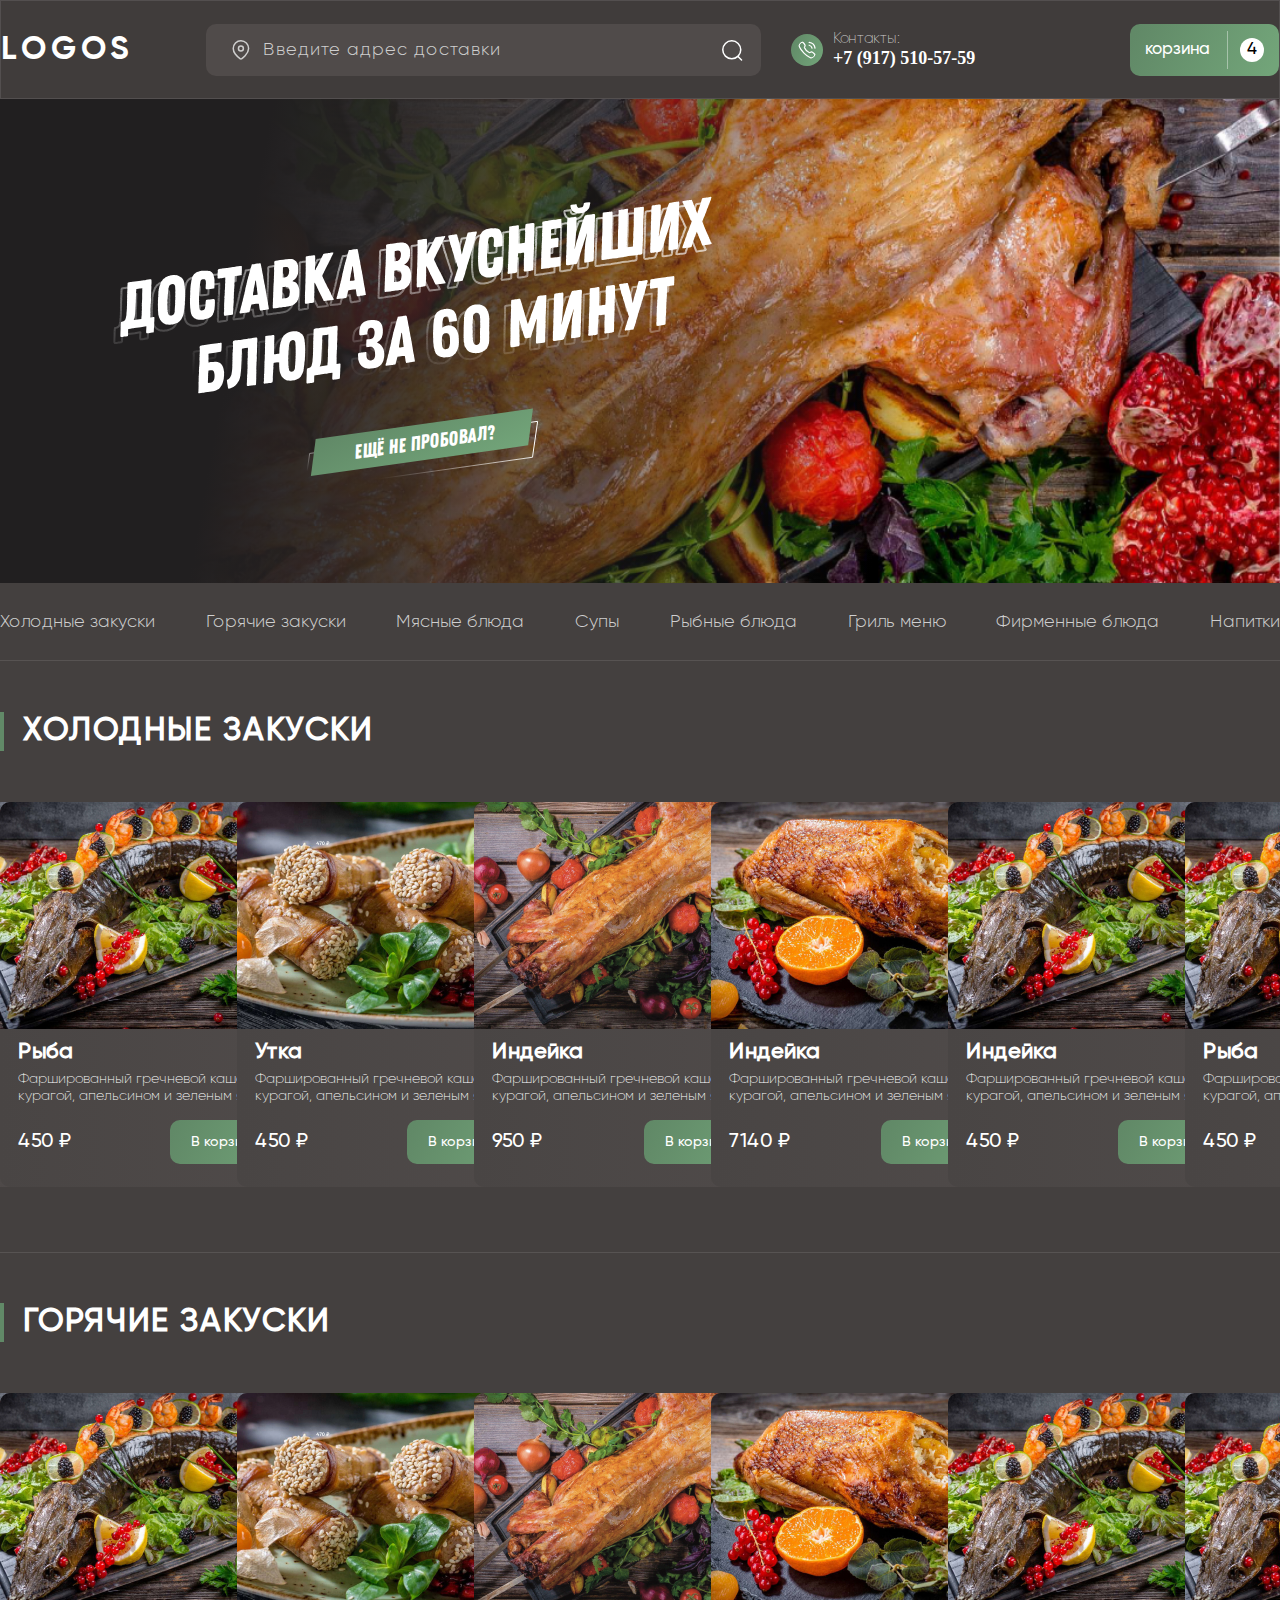
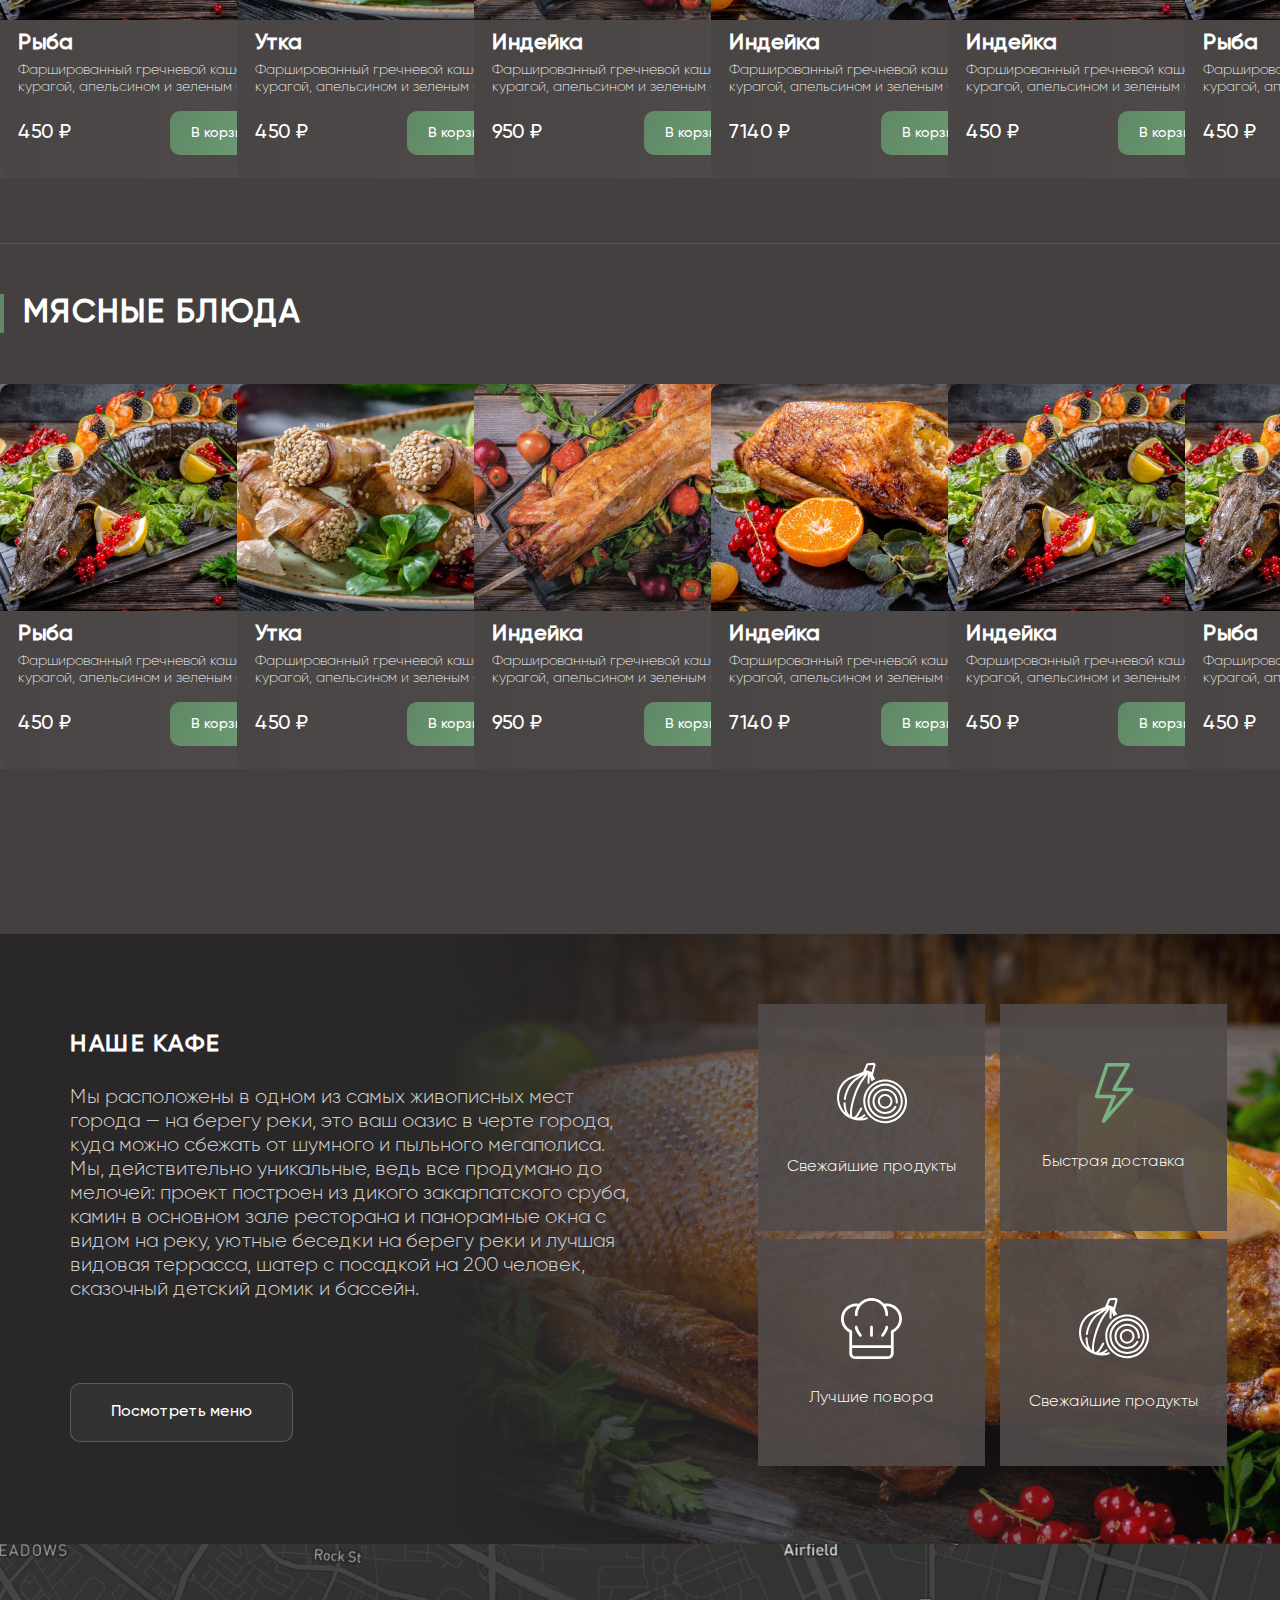
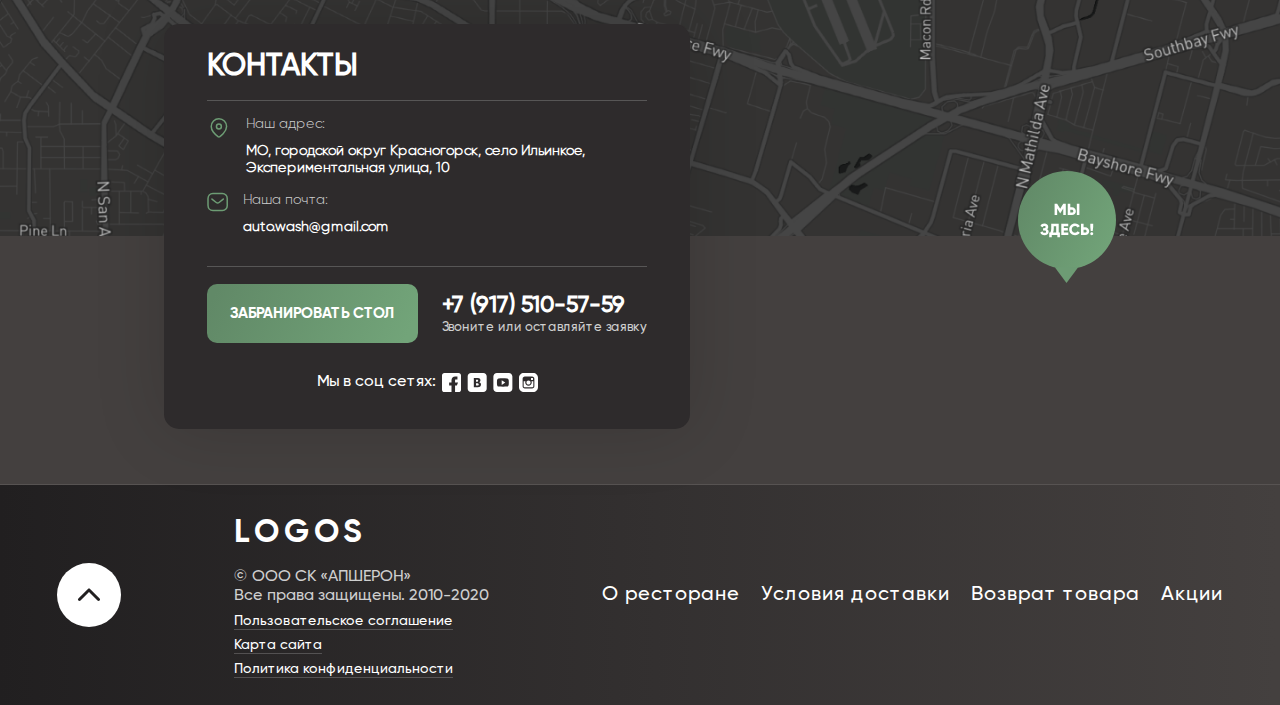
==== index.html @ bb305446 "Not finished work" ====
<!DOCTYPE html>
<html lang="en">
<head>
    <meta charset="UTF-8">
    <meta http-equiv="X-UA-Compatible" content="IE=edge">
    <meta name="viewport" content="width=device-width, initial-scale=1.0">
    <title>Ресторан</title>

    
    <link rel="stylesheet" href="css/style.css">
    <link rel="stylesheet" href="css/slider.css">
    <link
			rel="stylesheet"
			href="https://cdnjs.cloudflare.com/ajax/libs/OwlCarousel2/2.3.4/assets/owl.carousel.min.css"
			integrity="sha512-tS3S5qG0BlhnQROyJXvNjeEM4UpMXHrQfTGmbQ1gKmelCxlSEBUaxhRBj/EFTzpbP4RVSrpEikbmdJobCvhE3g=="
			crossorigin="anonymous"
			referrerpolicy="no-referrer"
		/>
	<link
			rel="stylesheet"
			href="https://cdnjs.cloudflare.com/ajax/libs/OwlCarousel2/2.3.4/assets/owl.theme.default.css"
			integrity="sha512-OTcub78R3msOCtY3Tc6FzeDJ8N9qvQn1Ph49ou13xgA9VsH9+LRxoFU6EqLhW4+PKRfU+/HReXmSZXHEkpYoOA=="
			crossorigin="anonymous"
			referrerpolicy="no-referrer"
		/>

    <script src="https://code.jquery.com/jquery-3.6.1.min.js"defer></script>
    <script src="https://cdnjs.cloudflare.com/ajax/libs/OwlCarousel2/2.3.4/owl.carousel.min.js" defer></script>
    <script src="js/script.js" defer></script>
    
</head>
<body>

    <header>

        <div class="header-top">
            <div class="header-inner">
                
                <div class="search-contacts">
                    <div class="logo">
                        <h1>logos</h1>
                    </div>

                    <form class="input-block">
                        <img src="img/svg-icons/Location.svg" alt="img">
                        <input class="input" type="text" placeholder="Введите адрес доставки">
                        <img class="search-icon" src="img/svg-icons/Search.svg" alt="img">
                    </form>

                    <div class="contact-block">
                        <img src="img/svg-icons/Calling.svg" alt="img">
                        <div class="contact">
                            <span>Контакты:</span>
                            <a href="#">+7 (917) 510-57-59</a>
                        </div>
                    </div>
                </div>
                <div class="basket">
                      <span>корзина</span>
                      <div class="amount">
                            <span>4</span>
                      </div>
                </div>    
            </div>
        </div>


        <div class="header_wrapper" style="background-image: url(img/header-img.png);">
            <div class="header-gradient">
                <div class="header-content">
                    <div class="text-content">
                        <img class="text-shadow" src="img/svg-icons/text-shadow.svg" alt="">
                    <img class="text" src="img/svg-icons/text.svg" alt="">
                    </div>
        
                    <div class="header-button">
                        <span class="button-text">Ещё не пробовал?</span>
                        <img class="button-el1" src="img/svg-icons/Rectangle 20.svg" alt="">
                        <img class="button-el2" src="img/svg-icons/Rectangle 19.svg" alt="">
                    </div>
                    
                </div>
            </div>
        </div>

    </header>

    <main>
        <section class="section-1">

            <div class="categoties">
                <div class="links">
                    <ul>
                        <a href="#">Холодные закуски</a>
                        <a href="#">Горячие закуски</a>
                        <a href="#">Мясные блюда</a>
                        <a href="#">Супы</a>
                        <a href="#">Рыбные блюда</a>
                        <a href="#">Гриль меню</a>
                        <a href="#">Фирменные блюда</a>
                        <a href="#">Напитки</a>
                    </ul>
                </div>
            </div>

            <div class="title-block fch">
                <h2 class="title">Холодные закуски</h2>
            </div>

            <div class="owl-carousel" >

                <div class="card">
                    <div class="card-image">
                        <img src="img/slider_images/menu 1-1.jpg" alt="img">
                    </div>
                    <div class="card-content">
                        <div class="card-title">
                            <h2>Рыба</h2>
                            <span>Вес: 225 г</span>
                        </div>
                        <div class="card-description">
                            Фаршированный гречневой кашей, 
                                курагой, апельсином и зеленым яблоком
                        </div>
                        <!-- <div class="card-buttons">
                            <div class="minus buttons">-</div>
                            <span>450 ₽</span>
                            <div class="plus buttons">+</div>
                        </div> -->

                        <div class="card-buttons">
                            <span>450 ₽</span>
                            <a href="pages/card_product.html" class="basket-btn">
                                <span>В корзину</span>
                                <img src="img/svg-icons/Buy.svg" alt="img" style="width: 24px; height: 24px;">
                            </a>
                        </div>
                    </div>
                </div>
                <div class="card">
                    <div class="card-image">
                        <img src="img/slider_images/menu 1-2.jpg" alt="img">
                    </div>
                    <div class="card-content">
                        <div class="card-title">
                            <h2>Утка</h2>
                            <span>Вес: 225 г</span>
                        </div>
                        <div class="card-description">
                            Фаршированный гречневой кашей, 
                                курагой, апельсином и зеленым яблоком
                        </div>
                        <!-- <div class="card-buttons">
                            <div class="minus buttons">-</div>
                            <span>450 ₽</span>
                            <div class="plus buttons">+</div>
                        </div> -->

                        <div class="card-buttons">
                            <span>450 ₽</span>
                            <a href="pages/card_product.html" class="basket-btn">
                                <span>В корзину</span>
                                <img src="img/svg-icons/Buy.svg" alt="img" style="width: 24px; height: 24px;">
                            </a>
                        </div>
                    </div>
                </div>
                <div class="card">
                    <div class="card-image">
                        <img src="img/slider_images/menu 1-3.jpg" alt="img">
                    </div>
                    <div class="card-content">
                        <div class="card-title">
                            <h2>Индейка</h2>
                            <span>Вес: 225 г</span>
                        </div>
                        <div class="card-description">
                            Фаршированный гречневой кашей, 
                                курагой, апельсином и зеленым яблоком
                        </div>
                        <!-- <div class="card-buttons">
                            <div class="minus buttons">-</div>
                            <span>450 ₽</span>
                            <div class="plus buttons">+</div>
                        </div> -->

                        <div class="card-buttons">
                            <span>950 ₽</span>
                            <a href="pages/card_product.html" class="basket-btn">
                                <span>В корзину</span>
                                <img src="img/svg-icons/Buy.svg" alt="img" style="width: 24px; height: 24px;">
                            </a>
                        </div>
                    </div>
                </div>
                <div class="card">
                    <div class="card-image">
                        <img src="img/slider_images/menu 1.jpg" alt="img">
                    </div>
                    <div class="card-content">
                        <div class="card-title">
                            <h2>Индейка</h2>
                            <span>Вес: 225 г</span>
                        </div>
                        <div class="card-description">
                            Фаршированный гречневой кашей, 
                                курагой, апельсином и зеленым яблоком
                        </div>
                        <div class="card-buttons">
                            <span>7140 ₽</span>
                            <a href="pages/card_product.html" class="basket-btn">
                                <span>В корзину</span>
                                <img src="img/svg-icons/Buy.svg" alt="img" style="width: 24px; height: 24px;">
                            </a>
                        </div>
                    </div>
                </div>
                <div class="card">
                    <div class="card-image">
                        <img src="img/slider_images/menu 1-1.jpg" alt="img">
                    </div>
                    <div class="card-content">
                        <div class="card-title">
                            <h2>Индейка</h2>
                            <span>Вес: 225 г</span>
                        </div>
                        <div class="card-description">
                            Фаршированный гречневой кашей, 
                                курагой, апельсином и зеленым яблоком
                        </div>
                        <div class="card-buttons">
                            <span>450 ₽</span>
                            <a href="pages/card_product.html" class="basket-btn">
                                <span>В корзину</span>
                                <img src="img/svg-icons/Buy.svg" alt="img" style="width: 24px; height: 24px;">
                            </a>
                        </div>
                    </div>
                </div>

            </div>
        </section>

        <section class="section-snacks">

            <div class="title-block">
                <h2 class="title">ГОРЯЧИЕ ЗАКУСКИ</h2>
            </div>

            <div class="owl-carousel" >

                <div class="card">
                    <div class="card-image">
                        <img src="img/slider_images/menu 1-1.jpg" alt="img">
                    </div>
                    <div class="card-content">
                        <div class="card-title">
                            <h2>Рыба</h2>
                            <span>Вес: 225 г</span>
                        </div>
                        <div class="card-description">
                            Фаршированный гречневой кашей, 
                                курагой, апельсином и зеленым яблоком
                        </div>
                        <!-- <div class="card-buttons">
                            <div class="minus buttons">-</div>
                            <span>450 ₽</span>
                            <div class="plus buttons">+</div>
                        </div> -->

                        <div class="card-buttons">
                            <span>450 ₽</span>
                            <a href="pages/card_product.html" class="basket-btn">
                                <span>В корзину</span>
                                <img src="img/svg-icons/Buy.svg" alt="img" style="width: 24px; height: 24px;">
                            </a>
                        </div>
                    </div>
                </div>
                <div class="card">
                    <div class="card-image">
                        <img src="img/slider_images/menu 1-2.jpg" alt="img">
                    </div>
                    <div class="card-content">
                        <div class="card-title">
                            <h2>Утка</h2>
                            <span>Вес: 225 г</span>
                        </div>
                        <div class="card-description">
                            Фаршированный гречневой кашей, 
                                курагой, апельсином и зеленым яблоком
                        </div>
                        <!-- <div class="card-buttons">
                            <div class="minus buttons">-</div>
                            <span>450 ₽</span>
                            <div class="plus buttons">+</div>
                        </div> -->

                        <div class="card-buttons">
                            <span>450 ₽</span>
                            <a href="pages/card_product.html" class="basket-btn">
                                <span>В корзину</span>
                                <img src="img/svg-icons/Buy.svg" alt="img" style="width: 24px; height: 24px;">
                            </a>
                        </div>
                    </div>
                </div>
                <div class="card">
                    <div class="card-image">
                        <img src="img/slider_images/menu 1-3.jpg" alt="img">
                    </div>
                    <div class="card-content">
                        <div class="card-title">
                            <h2>Индейка</h2>
                            <span>Вес: 225 г</span>
                        </div>
                        <div class="card-description">
                            Фаршированный гречневой кашей, 
                                курагой, апельсином и зеленым яблоком
                        </div>
                        <!-- <div class="card-buttons">
                            <div class="minus buttons">-</div>
                            <span>450 ₽</span>
                            <div class="plus buttons">+</div>
                        </div> -->

                        <div class="card-buttons">
                            <span>950 ₽</span>
                            <a href="pages/card_product.html" class="basket-btn">
                                <span>В корзину</span>
                                <img src="img/svg-icons/Buy.svg" alt="img" style="width: 24px; height: 24px;">
                            </a>
                        </div>
                    </div>
                </div>
                <div class="card">
                    <div class="card-image">
                        <img src="img/slider_images/menu 1.jpg" alt="img">
                    </div>
                    <div class="card-content">
                        <div class="card-title">
                            <h2>Индейка</h2>
                            <span>Вес: 225 г</span>
                        </div>
                        <div class="card-description">
                            Фаршированный гречневой кашей, 
                                курагой, апельсином и зеленым яблоком
                        </div>
                        <div class="card-buttons">
                            <span>7140 ₽</span>
                            <a href="pages/card_product.html" class="basket-btn">
                                <span>В корзину</span>
                                <img src="img/svg-icons/Buy.svg" alt="img" style="width: 24px; height: 24px;">
                            </a>
                        </div>
                    </div>
                </div>
                <div class="card">
                    <div class="card-image">
                        <img src="img/slider_images/menu 1-1.jpg" alt="img">
                    </div>
                    <div class="card-content">
                        <div class="card-title">
                            <h2>Индейка</h2>
                            <span>Вес: 225 г</span>
                        </div>
                        <div class="card-description">
                            Фаршированный гречневой кашей, 
                                курагой, апельсином и зеленым яблоком
                        </div>
                        <div class="card-buttons">
                            <span>450 ₽</span>
                            <a href="pages/card_product.html" class="basket-btn">
                                <span>В корзину</span>
                                <img src="img/svg-icons/Buy.svg" alt="img" style="width: 24px; height: 24px;">
                            </a>
                        </div>
                    </div>
                </div>

            </div>
        </section>

        <section class="section-snacks last-snack-section">
            
            <div class="title-block">
                <h2 class="title">Мясные блюда</h2>
            </div>

            <div class="owl-carousel" >

                <div class="card">
                    <div class="card-image">
                        <img src="img/slider_images/menu 1-1.jpg" alt="img">
                    </div>
                    <div class="card-content">
                        <div class="card-title">
                            <h2>Рыба</h2>
                            <span>Вес: 225 г</span>
                        </div>
                        <div class="card-description">
                            Фаршированный гречневой кашей, 
                                курагой, апельсином и зеленым яблоком
                        </div>
                        <!-- <div class="card-buttons">
                            <div class="minus buttons">-</div>
                            <span>450 ₽</span>
                            <div class="plus buttons">+</div>
                        </div> -->

                        <div class="card-buttons">
                            <span>450 ₽</span>
                            <a href="pages/card_product.html" class="basket-btn">
                                <span>В корзину</span>
                                <img src="img/svg-icons/Buy.svg" alt="img" style="width: 24px; height: 24px;">
                            </a>
                        </div>
                    </div>
                </div>
                <div class="card">
                    <div class="card-image">
                        <img src="img/slider_images/menu 1-2.jpg" alt="img">
                    </div>
                    <div class="card-content">
                        <div class="card-title">
                            <h2>Утка</h2>
                            <span>Вес: 225 г</span>
                        </div>
                        <div class="card-description">
                            Фаршированный гречневой кашей, 
                                курагой, апельсином и зеленым яблоком
                        </div>
                        <!-- <div class="card-buttons">
                            <div class="minus buttons">-</div>
                            <span>450 ₽</span>
                            <div class="plus buttons">+</div>
                        </div> -->

                        <div class="card-buttons">
                            <span>450 ₽</span>
                            <a href="pages/card_product.html" class="basket-btn">
                                <span>В корзину</span>
                                <img src="img/svg-icons/Buy.svg" alt="img" style="width: 24px; height: 24px;">
                            </a>
                        </div>
                    </div>
                </div>
                <div class="card">
                    <div class="card-image">
                        <img src="img/slider_images/menu 1-3.jpg" alt="img">
                    </div>
                    <div class="card-content">
                        <div class="card-title">
                            <h2>Индейка</h2>
                            <span>Вес: 225 г</span>
                        </div>
                        <div class="card-description">
                            Фаршированный гречневой кашей, 
                                курагой, апельсином и зеленым яблоком
                        </div>
                        <!-- <div class="card-buttons">
                            <div class="minus buttons">-</div>
                            <span>450 ₽</span>
                            <div class="plus buttons">+</div>
                        </div> -->

                        <div class="card-buttons">
                            <span>950 ₽</span>
                            <a href="pages/card_product.html" class="basket-btn">
                                <span>В корзину</span>
                                <img src="img/svg-icons/Buy.svg" alt="img" style="width: 24px; height: 24px;">
                            </a>
                        </div>
                    </div>
                </div>
                <div class="card">
                    <div class="card-image">
                        <img src="img/slider_images/menu 1.jpg" alt="img">
                    </div>
                    <div class="card-content">
                        <div class="card-title">
                            <h2>Индейка</h2>
                            <span>Вес: 225 г</span>
                        </div>
                        <div class="card-description">
                            Фаршированный гречневой кашей, 
                                курагой, апельсином и зеленым яблоком
                        </div>
                        <div class="card-buttons">
                            <span>7140 ₽</span>
                            <a href="pages/card_product.html" class="basket-btn">
                                <span>В корзину</span>
                                <img src="img/svg-icons/Buy.svg" alt="img" style="width: 24px; height: 24px;">
                            </a>
                        </div>
                    </div>
                </div>
                <div class="card">
                    <div class="card-image">
                        <img src="img/slider_images/menu 1-1.jpg" alt="img">
                    </div>
                    <div class="card-content">
                        <div class="card-title">
                            <h2>Индейка</h2>
                            <span>Вес: 225 г</span>
                        </div>
                        <div class="card-description">
                            Фаршированный гречневой кашей, 
                                курагой, апельсином и зеленым яблоком
                        </div>
                        <div class="card-buttons">
                            <span>450 ₽</span>
                            <a href="pages/card_product.html" class="basket-btn">
                                <span>В корзину</span>
                                <img src="img/svg-icons/Buy.svg" alt="img" style="width: 24px; height: 24px;">
                            </a>
                        </div>
                    </div>
                </div>

            </div>

            <div class="our-cafe-bcimg">

                <div class="our-cafe-block">
                    <div class="text-our-cafe">
                        <h2>Наше кафе</h2>
    
                        <p>Мы расположены в одном из самых живописных мест города — на берегу реки, это ваш оазис в черте города, куда можно сбежать от шумного и пыльного мегаполиса. Мы, действительно уникальные, ведь все продумано до мелочей: проект построен из дикого закарпатского сруба, камин в основном зале ресторана и панорамные окна с видом на реку, уютные беседки на берегу реки и лучшая видовая террасса, шатер с посадкой на 200 человек, сказочный детский домик и бассейн.</p>
    
                        <div class="button-our-cafe"><a href="#">Посмотреть меню</a></div>
                    </div>
    
                    <div class="content-our-cafe">

                        <a class="block-our-cafe" href="#">
                                <img src="img/svg-icons/onion 1.svg" alt="img">
                                <span>Свежайшие продукты</span>
                        </a>
    
                        <a class="block-our-cafe" href="#">
                                <img src="img/svg-icons/Vector.svg" alt="img">
                                <span>Быстрая доставка</span>
                        </a>
    
                        <a class="block-our-cafe" href="#">
                                <img src="img/svg-icons/chef 1.svg" alt="img">
                                <span>Лучшие повора</span>
                        </a>
    
                        <a class="block-our-cafe" href="#">
                                <img src="img/svg-icons/onion 1.svg" alt="img">
                                <span>Свежайшие продукты</span>
                        </a>
                    </div>
                </div>
                
            </div>

            <div class="section-contacts">
                <div class="contacts_container">
                    <div class="contacts_block">
                        <h2 class="contact_title">Контакты</h2>
                        <div class="address">
                            <img src="img/svg-icons/Location-green.svg" alt="img">
                            <div class="address_text">
                                <p class="p">Наш адрес:</p>
                                <h3 class="h3">МО, городской округ Красногорск, село Ильинкое, Экспериментальная улица, 10</h3>
                            </div>
                        </div>
    
                        <div class="address under-line">
                            <img src="img/svg-icons/Message.svg" alt="img">
                            <div class="address_text">
                                <p class="p">Наша почта:</p>
                                <h3 class="h3">auto.wash@gmail.com</h3>
                            </div>
                        </div>
                        
                        <div class="submit_networks">
                            <div class="submit-block">
                                <a href="#">Забранировать стол</a>
                                <div class="tel-number">
                                    <h2>+7 (917) 510-57-59</h2>
                                    <p>Звоните или оставляйте заявку</p>
                                </div>
                            </div>
    
                            <div class="social_network">
                                <p>Мы в соц сетях:</p>
                                <a href="#"><img src="img/svg-icons/facebook.svg" alt="img"></a>
                                <a href="#"><img src="img/svg-icons/vkontacte.svg" alt="img"></a>
                                <a href="#"><img src="img/svg-icons/youtube.svg" alt="img"></a>
                                <a href="#"><img src="img/svg-icons/instagram.svg" alt="img"></a>
                            </div>
                        </div>

                    </div>
                    
                    <img src="img/svg-icons/we-here.svg" alt="img">
                </div>
            </div>
        </section>
    </main>

    <footer>
        <div class="footer-container">
            <a href="#" class="arrow">
                <img src="img/svg-icons/Arrow 4.svg" alt="img">
            </a>

            <div class="footer_content">
                <div class="logo">
                    <h1>logos</h1>
                </div>

                <p>© ООО СК «АПШЕРОН» <br>
                    Все права защищены. 2010-2020</p>

                <a href="#">Пользовательское соглашение</a>
                <a href="#">Карта сайта</a>
                <a href="#">Политика конфиденциальности</a>
            </div>

            <div class="foot_links">
                <ul>
                    <a href="#">О ресторане</a>
                    <a href="#">Условия доставки</a>
                    <a href="#">Возврат товара</a>
                    <a href="#">Акции</a>
                </ul>
            </div>
        </div>
    </footer>
</body>
</html>
---- css/style.css ----
* {
    margin: 0;
    padding: 0;
    box-sizing: border-box;
    scroll-behavior: smooth;
}

body {
    font-family: "Gilroy" sans-serif;
}
 

@font-face {
    font-family: Gilroy_b;
    src: url(../fonts/Gilroy-Bold.woff2);
    font-weight: 700;
}
@font-face {
    font-family: Gilroy_ul;
    src: url(../fonts/Gilroy-UltraLight.woff2);
}

@font-face {
    font-family: Gilroy_l;
    src: url(../fonts/Gilroy-Light.woff2);
    font-weight: 400;
}

@font-face {
    font-family: Gilroy;
    src: url(../fonts/Gilroy-Medium.woff2);
    
}

@font-face {
    font-family: Zing;
    src: url(../fonts/Zing_Rust.woff2);
}

.header-top {
    background: #403C3B;
    height: 99px;
    display: flex;
    align-items: center;
    border: 1px solid #FFFFFF1A
}
.header-inner {
    display: flex;
    max-width: 1440px;
    width: 1700px;
    justify-content: space-between;
    margin: 0 auto;
}

.search-contacts {
    display: flex;
}

.logo {
    display: flex;
    align-items: center;
    margin-right: 72px;
}

.logo h1 {
    text-transform: uppercase;
    color: #fff;
    letter-spacing: 5px;
    font-family: "Gilroy_b", sans-serif;
}

.input-block {
    display: flex;
    align-items: center;
    height: 52px;
    width: 555px;
    border-radius: 10px;
    background: #504B4A;
    padding: 0 17px 0 23px;
    margin-right: 30px;
}
.search-icon {
    cursor: pointer;
}


.input {
    background: transparent;
    width: 480px;
    border: none;
    padding: 0 10px;
    color: #CFCFCF;
    font-size: 18px;
    font-family: "Gilroy_l", sans-serif;
    outline: none;
}

.input::placeholder {
    color: #CFCFCF;
    font-size: 18px;
    letter-spacing: 1px;
    font-family: "Gilroy_l", sans-serif;
    src: url(../img/svg-icons/Location.svg);
    
}


.contact-block {
    display: flex;
    align-items: center;
    
}

.contact-block img {
    width: 32px;
    height: 32px;
    padding: 6px;
    display: flex;
    align-items: center;
    justify-content: center;
    border-radius: 50px;
    background: linear-gradient(114.93deg, #618967 5.11%, #72A479 94%);

}

.contact {
    display: flex;
    flex-direction: column;
    margin-left: 10px;
}

.contact a {
    color: #fff;
    text-decoration: none;
    font-size: 18px;
    font-family: "Gilroy_b" sans-serif;
    font-weight: 700;
}

.contact span {
    font-family: "Gilroy_ul", sans-serif;
    color: #CFCFCF;
    font-size: 15px;
}


.basket {
    width: 149px;
    height: 52px;
    background: linear-gradient(114.93deg, #618967 5.11%, #72A479 94%);
    display: flex;
    align-items: center;
    justify-content: space-around;
    border-radius: 10px;
    color: #fff;
    font-family:    "Gilroy", sans-serif;
    font-size: 17px;
}

.amount {
    width: 24px;
    height: 24px;
    display: flex;
    align-items: center;
    justify-content: center;
    background: #fff;
    border-radius: 50px;
    color: black;
    position: relative;
}

.amount::before {
    content: '';
    left: -13px;
    width: 1px;
    height: 38px;
    background: #fff;
    position: absolute;
    opacity: .4;
}


.header_wrapper {
    min-height: 484px;
    background-size: cover;
    background-repeat: no-repeat;
    background-position: right;
    position: relative;
    
}

.header-gradient {
    background: linear-gradient(100deg, #211F20 20%, rgba(36, 35, 35, 0.831) 35%, rgba(68, 64, 63, 0) 70%);
    height: 484px;
}

.header-content {
    width: 829px;
    height: 100%;
    display: flex;
    flex-direction: column;
    justify-content: center;
    align-items: center;
    color: #fff;
    text-align: center;
}


.text {
    position: relative;
    top:-6px;
    left: 6px;
}

.text-shadow {
    position: absolute;
    opacity: .67;
}


.button-el1 {
    position: absolute;
}

.button-el2{
    position: relative;
    left: 7px;
    bottom: 12px;
}

.header-button {
    position: relative;
}


.button-text {
    position: absolute;
    z-index: 1 ;

    top: 8px;
    left: 50px;
    transform: rotate(-8deg);
    color: #fff;
    font-family: "Zing", sans-serif;
    font-size: 20px;
    cursor: context-menu;
}

.section-1 {
    background: #44403F;
    border-bottom: 1px solid #FFFFFF1A;

}

.section-snacks {
    background: #44403F;
    padding: 50px 0 0 0;
    border-bottom: 1px solid #FFFFFF1A;

}
.categoties {
    height: 78px;
    display: flex;
    align-items: center;
    border-bottom: 1px solid #FFFFFF1A
}

.links {
    width: 1440px;
    margin: 0 auto;

}

.links ul {
    display: flex;
    justify-content: space-between;
}

.links ul a {
    color: #CFCFCF;
    text-decoration: none;
    font-family: "Gilroy_l", sans-serif;
    font-size: 18px;
    position: relative;
    transition: .2s;
}

.links ul a:hover {
    color: #fff;
}

.links ul a:after {
    content: '';
    position: absolute;
    top: 48px;
    box-shadow: 0px 5px 12px rgba(114, 164, 121, 0.3);
    display: block;
    height: 3px;
    width: 100%;
    background: #618967;
    opacity: 0;
    transition: .2s;
}

.links ul a:hover:after {
    opacity: 1;
}

.title-block {
    margin: 0 auto 51px auto;
    width: 1440px;
    border-left: 4px solid #618967;
    padding-left: 19px;
}

.fch {
    margin-top: 51px;
}

.title {
    text-transform: uppercase;
    font-size: 32px;
    font-family: "Gilroy", sans-serif;
    color: #fff;
    letter-spacing: 2px;
}

/* Our-cafe block */

.our-cafe-bcimg {
    height: 610px;
    width: 1363px;
    background-image: url(../img/own-cafe-img.png);
    background-size: cover;
    background-repeat: no-repeat;
    margin: 0 auto;
    transform: translateY(100px);

}

.our-cafe-block {

    background: linear-gradient(90deg, #292728 32%, rgba(68, 64, 63, 0) 100%);
    height: 100%;
    width: 100%;
    display: flex;
    padding: 70px 120px 70px 70px;
    justify-content: space-between;

}

.text-our-cafe {
    width: 50%;
    height: 100%;
    background: none;
    color: #fff;
    font-family: "Gilroy", sans-serif;
}

.text-our-cafe h2 {
    text-transform: uppercase;
    letter-spacing: 1.5px;
    margin: 26px 0;
}

.text-our-cafe p {
    font-size: 20px;
    font-family: "Gilroy_l", sans-serif;
    color: #CFCFCF;
    width: 563px;
}

.button-our-cafe a {
    text-decoration: none;
    color: #fff;
    height: 100%;
    width: 100%;
    display: flex;
    align-items: center;
    justify-content: center;
}

.button-our-cafe {
    margin-top: 82px;
    height: 59px;
    width: 223px;
    border-radius: 10px;
    border: 1px solid #FFFFFF33;
    background: linear-gradient(0deg, rgba(255, 255, 255, 0.05), rgba(255, 255, 255, 0.05));
}

.button-our-cafe:hover {
    background: linear-gradient(0deg, rgba(255, 255, 255, 0.2), rgba(255, 255, 255, 0.2))

}

.content-our-cafe {
    width: 50%;
    height: 100%;
    display: flex;
    flex-wrap: wrap;
    width: 500px;

}




.block-our-cafe {
    transition: .2s;
    display: flex;
    justify-content: center;
    align-items: center;
    flex-direction: column;
    height: 227px;
    width: 227px;
    color: #fff;
    text-decoration: none;
    font-family: "Gilroy_l", sans-serif;
    background: #504B4AE5;
    margin-left: 15px
}

.block-our-cafe:hover {
    box-shadow: 0px 40px 50px rgba(0, 0, 0, 0.463);
    backdrop-filter: blur(2px);
}

.block-our-cafe span {
    margin-top: 30px;
}


/* Contacts */

.section-contacts {
    background: url(../img/map.png) no-repeat;
    background-size: 100%;
    background-position-y: -200px;
    height: 640px;
}


.contacts_container {
    padding-top: 180px;
    max-width: 1440px;
    width: 100%;
    margin: 0 auto;
    display: flex;
    justify-content: space-around;
    align-items: center;
}


.contacts_block {
    padding: 25px 43px;
    flex-direction: column;
    height: 405px;
    width: 526px;
    border-radius: 15px;
    background: #2E2B2C;
    box-shadow: 0px 0px 70px 0px #00000026;
    color:#fff;
    font-family: "Gilroy", sans-serif;
    
}

.contact_title {
    text-transform: uppercase;
    font-size: 30px;
    padding-bottom: 15px;
    border-bottom: 1px solid rgba(128, 128, 128, 0.51);

}

.address {
    display: flex;
    align-items: flex-start;
    margin-top: 15px;
    
}

.address_text {
    padding-left: 15px;
}

.p {
    font-size: 14px;
    font-family: "Gilroy_l", sans-serif;
    color: #CFCFCF;
}

.h3 {
    font-size: 14px;
    font-family: "Gilroy_l", sans-serif;
    margin-top: 10px;
}

.under-line {
    padding-bottom: 30px;
    border-bottom: 1px solid rgba(128, 128, 128, 0.51);

}

.submit_networks {
    color: #fff;
    margin-top: 17px;
}

.submit-block {
    width: 100%;
    display: flex;
    justify-content: space-between;
}

.submit-block a {
    width: 211px;
    height: 59px;
    background: linear-gradient(114.93deg, #618967 5.11%, #72A479 94%);
    border-radius: 10px;
    text-decoration: none;
    font-size: 15px;
    color: #fff;
    align-items: center;
    display: flex;
    justify-content: center;
    text-transform: uppercase;
    font-family: "Gilroy_b", sans-serif;
}

.tel-number {
    margin: auto 0;
}

.tel-number h2 {
    font-size: 23px;
}

.tel-number p {
    font-size: 13px;
    color: #CFCFCF;

}

.social_network {
    display: flex;
    justify-content: space-between;
    width: 221px;
    margin: 0 auto;
    margin-top: 30px;
}

/* Footer */

footer {
    height: 220px;
    background: linear-gradient(270.7deg, #44403F 0.4%, #211F20 100%);
    font-family: "Gilroy", sans-serif;
}

.footer-container {
    max-width: 1440px;
    width: 100%;
    height: 100%;
    display: flex;
    align-items: center;
    justify-content: space-around;
}

.arrow {
    width: 64px;
    height: 64px;
    border-radius: 50%;
    background: #fff;
    display: flex;
    justify-content: center;
    align-items: center;
}

.footer_content {
    display: flex;
    flex-direction: column;
    color: #fff;

}

.footer_content .logo {
    margin-bottom: 15px;
}

.footer_content p {
    color: #CFCFCF;
}

.footer_content a {
    text-decoration: underline #FFFFFF33;
    text-underline-offset: 4px;
    color: #fff;
    margin-top: 7px;
    font-size: 14px;
}

.foot_links {
    width: 621px;
}

.foot_links ul {
    display: flex;
    justify-content: space-between;
}

.foot_links ul a {
    color: #fff;
    text-decoration: none;
    font-size: 20px;
    letter-spacing: 1px;
    transition: .2s;
}

.foot_links ul a:hover {
    color: rgb(149, 145, 145);
}
---- css/slider.css ----
.owl-carousel .owl-item {
    height: 450px;
}

.card {
    transition: .3s;
    height: 385px;
    width: 325px;
    left: 0px;
    top: 0px;
    border-radius: 10px;
    background: linear-gradient(90deg, #494544 0%, #504B4A 100%);
}

.card:hover {
    box-shadow: 0px 30px 45px 0px #2B282899;
}

.card-image img {
    border-radius: 10px 10px 0 0;
    
}

.card-content {
    font-family: "Gilroy", sans-serif;
    padding: 10px 18px;
    color: #fff;
}

.card-title {
    display: flex;
    justify-content: space-between;
    align-items: center;
}

.card-title h2 {
    font-size: 22px;
}

.card-title span {
    font-size: 13px;
    font-family: "Gilroy_ul", sans-serif;

}

.card-description {
    font-family: "Gilroy_ul", sans-serif;
    font-size: 14px;
    margin: 5px 0 15px 0;
}

.none {
    display: none;
}

.card-buttons {
    display: flex;
    justify-content: space-between;
    align-items: center;
}

.card-buttons span {
    font-size: 20px;
}

.buttons {
    display: flex;
    justify-content: center;
    align-items: center;

    font-size: 40px;
    height: 44px;
    width: 62px;
    border-radius: 10px;
    background: linear-gradient(114.93deg, #618967 5.11%, #72A479 94%);

}

.basket-btn {
    height: 44px;
    width: 137px;
    border-radius: 10px;
    display: flex;
    justify-content: space-around;
    align-items: center;
    background: linear-gradient(114.93deg, #618967 5.11%, #72A479 94%);
    padding: 18px;
    font-size: 14px;
    text-decoration: none;
    color: #fff;
}

.basket-btn span {
    font-size: 14px;
}
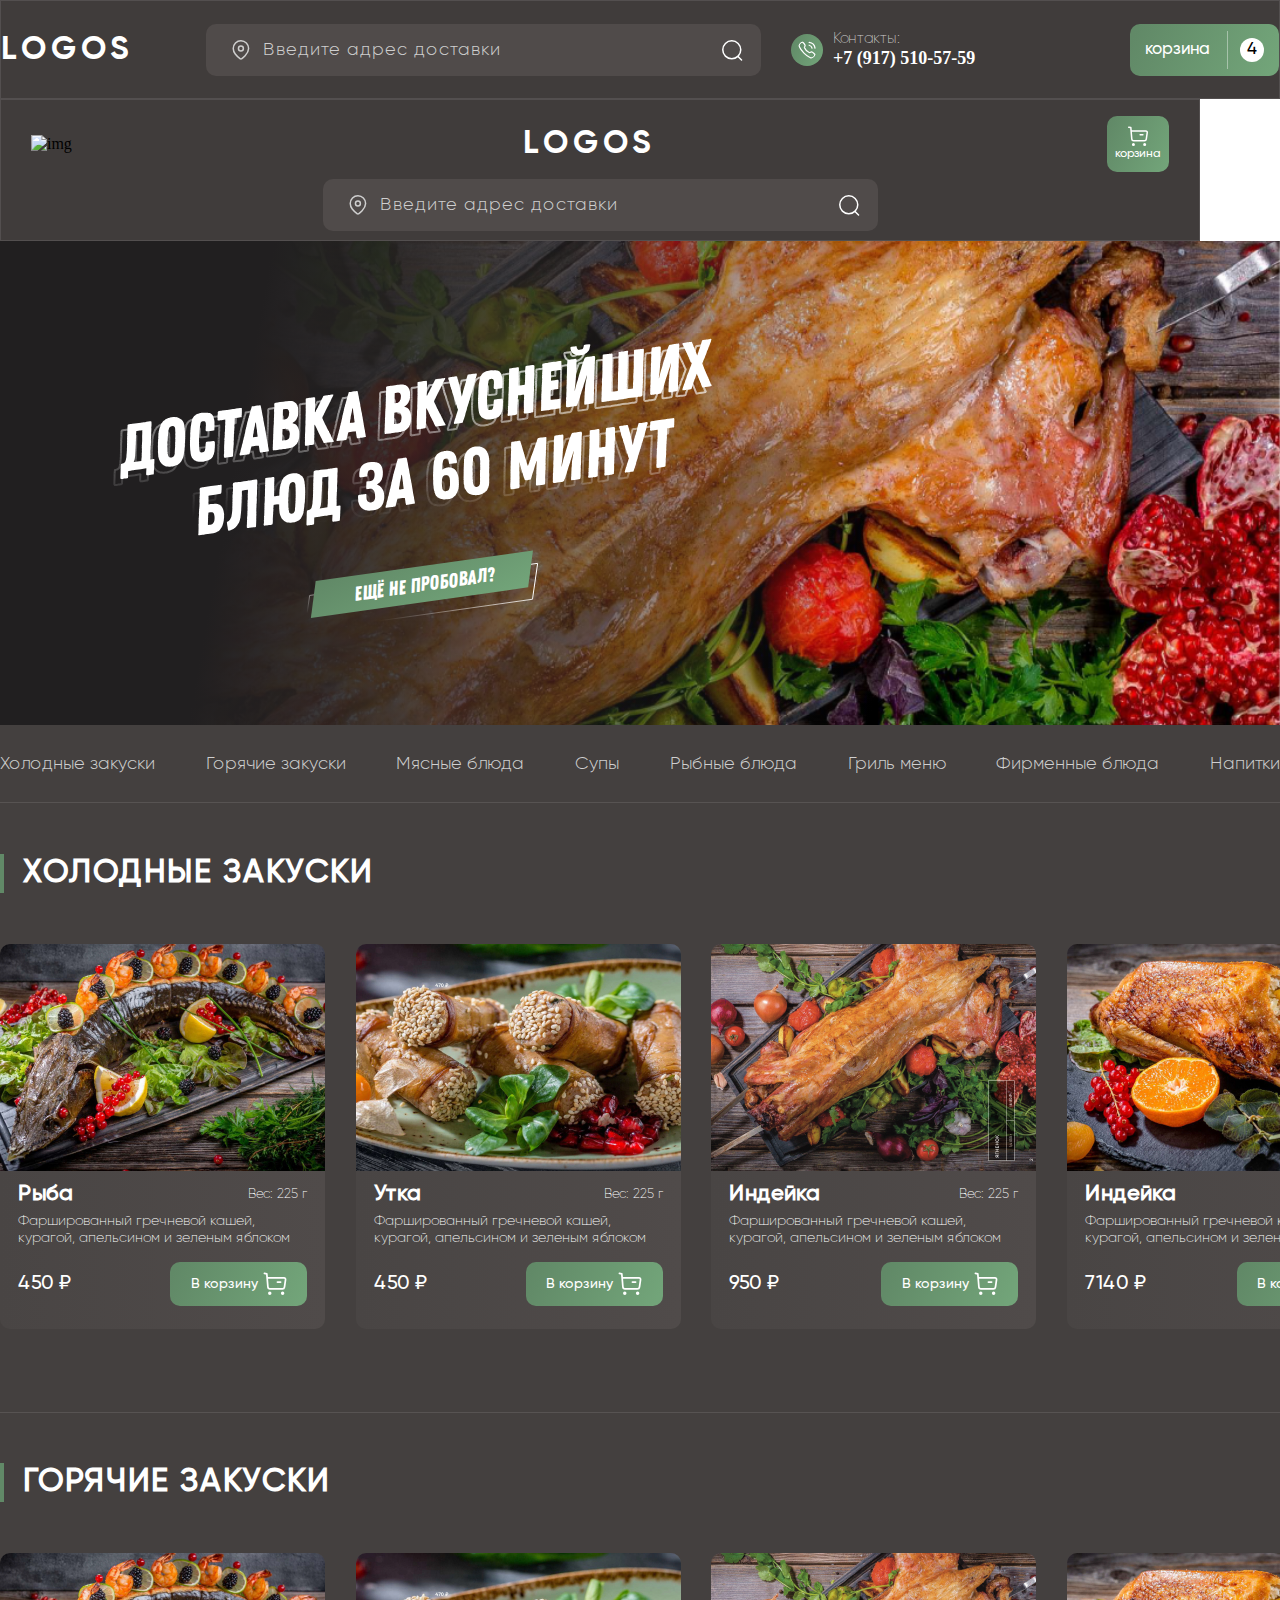
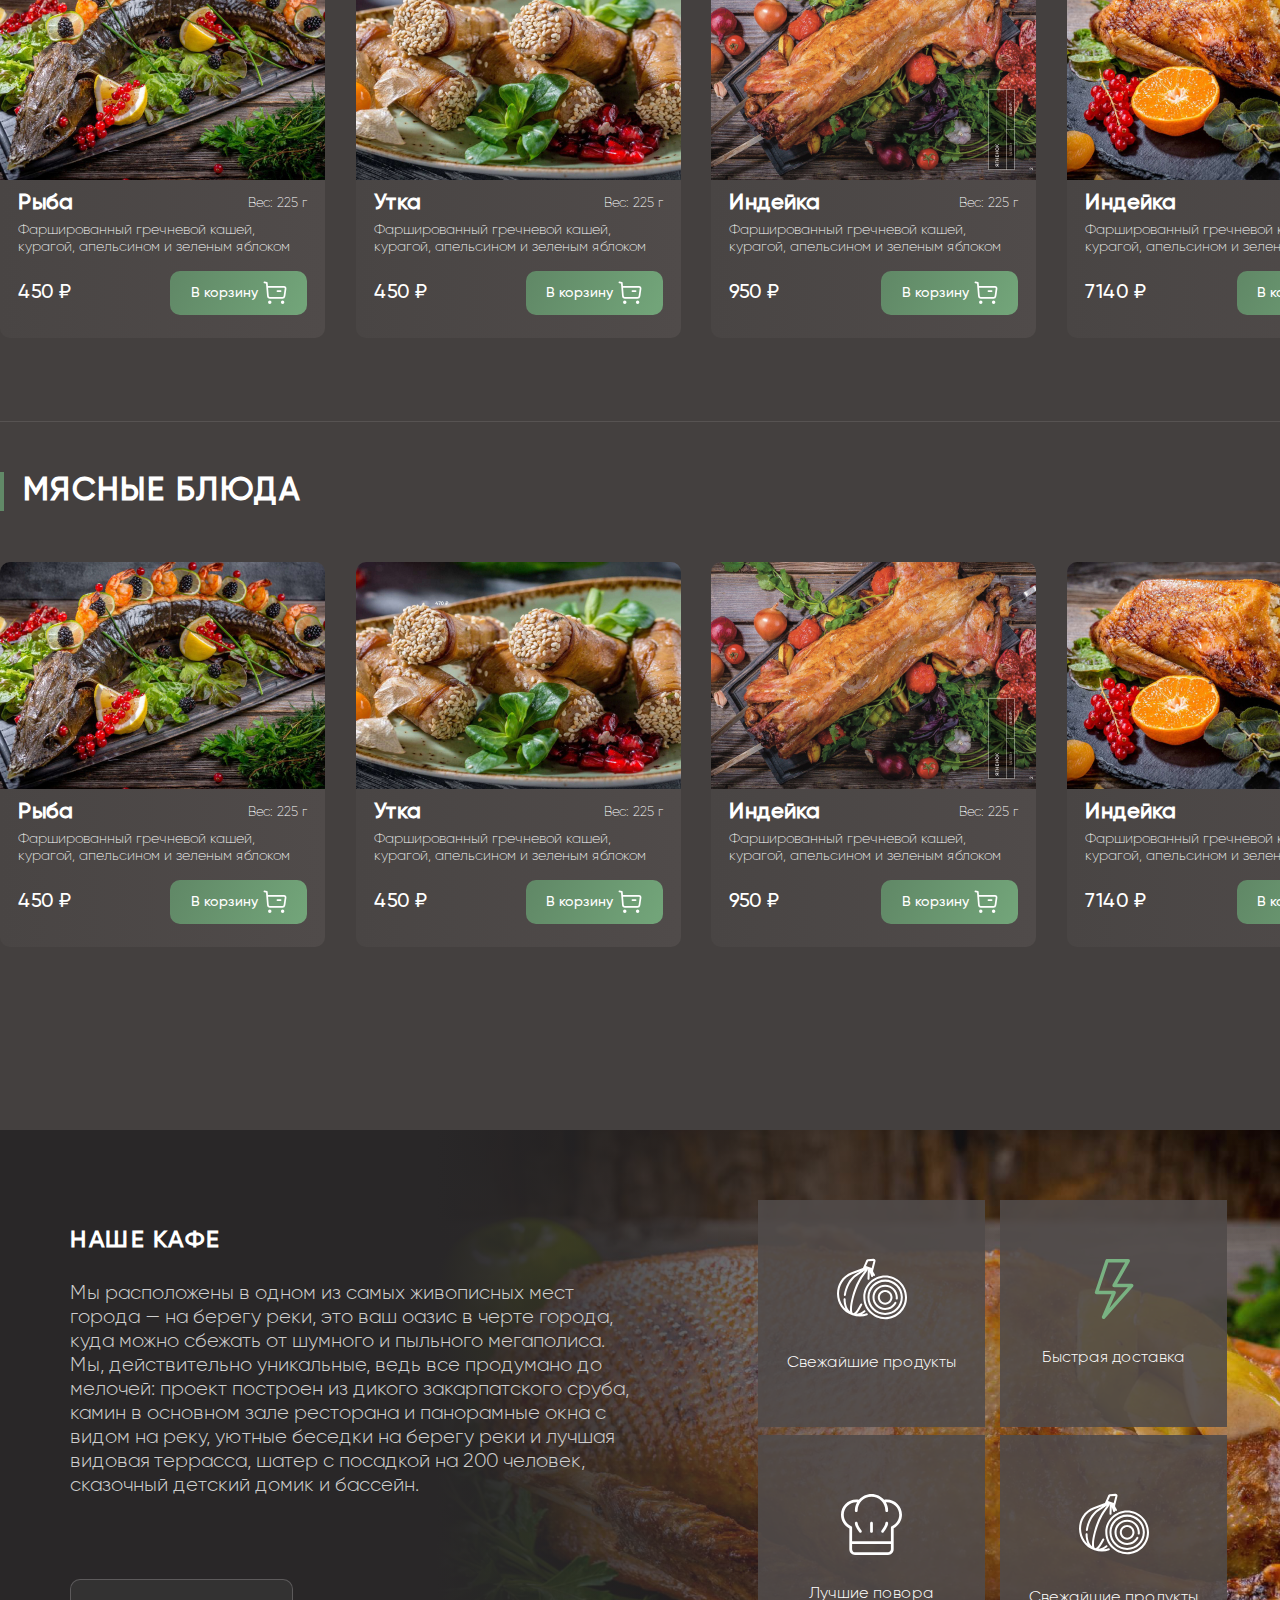
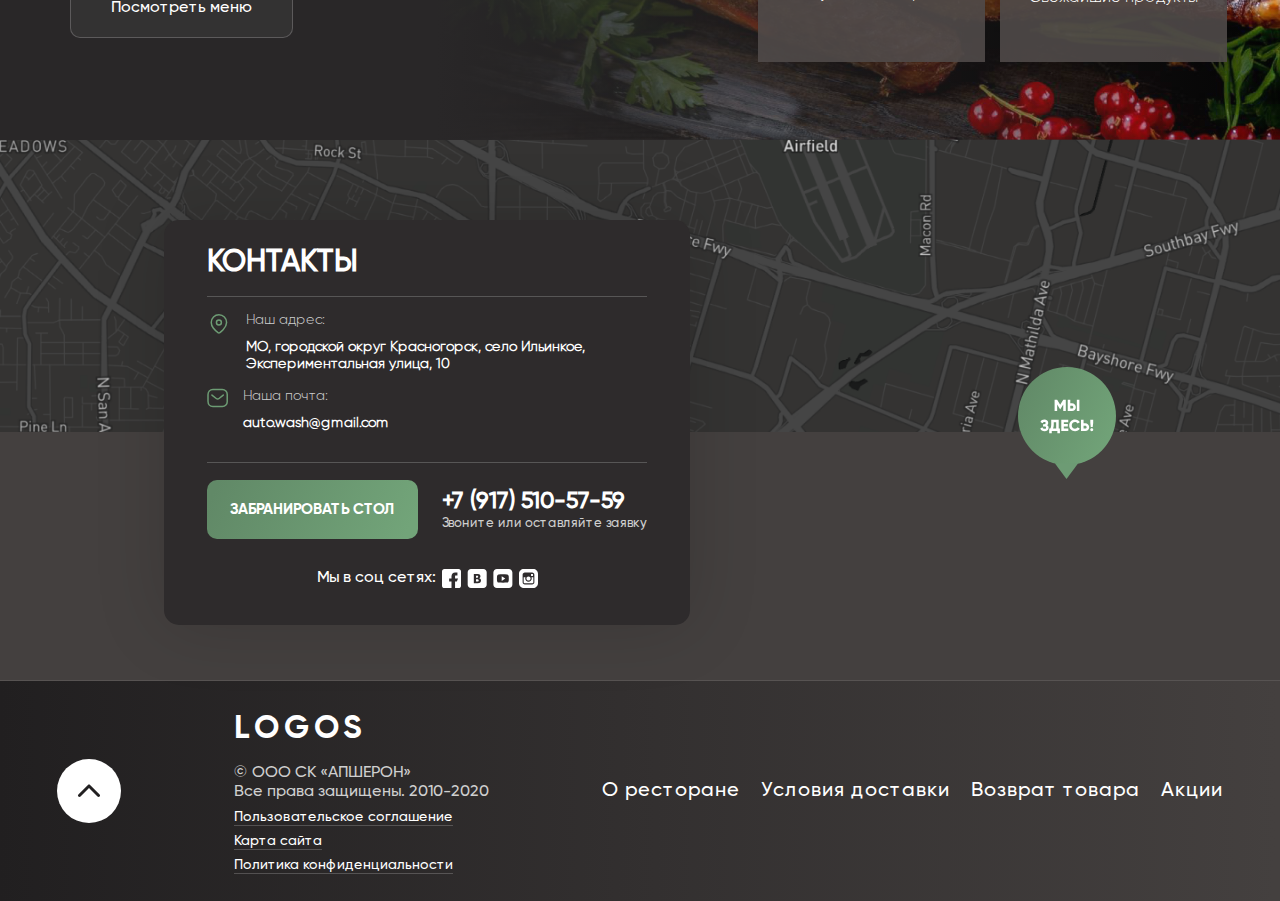
==== commit 760e121d: "adaptive-beta" ====
--- a/index.html
+++ b/index.html
@@ -9,6 +9,8 @@
     
     <link rel="stylesheet" href="css/style.css">
     <link rel="stylesheet" href="css/slider.css">
+    <link rel="stylesheet" href="css/adaptive.css">
+
     <link
 			rel="stylesheet"
 			href="https://cdnjs.cloudflare.com/ajax/libs/OwlCarousel2/2.3.4/assets/owl.carousel.min.css"
@@ -33,7 +35,7 @@
 
     <header>
 
-        <div class="header-top">
+        <div class="header-top"">
             <div class="header-inner">
                 
                 <div class="search-contacts">
@@ -62,6 +64,23 @@
                       </div>
                 </div>    
             </div>
+        </div>
+        <div class="header-top-adaptive">
+            <div class="header-adaptive-inner">
+                <img class="burger-menu" src="img/svg-icons/burger.svg" alt="img">
+                <div class="logo" style="margin: 0;">
+                    <h1>logos</h1>
+                </div>
+                <a href="#" class="basket-adaptive">
+                    <img src="img/svg-icons/Buy.svg" alt="img">
+                    <span>корзина</span>
+                </a>
+            </div>
+            <form class="input-block" style="margin: 0;">
+                <img src="img/svg-icons/Location.svg" alt="img">
+                <input class="input" type="text" placeholder="Введите адрес доставки">
+                <img class="search-icon" src="img/svg-icons/Search.svg" alt="img">
+            </form>
         </div>
 
 
@@ -122,12 +141,6 @@
                             Фаршированный гречневой кашей, 
                                 курагой, апельсином и зеленым яблоком
                         </div>
-                        <!-- <div class="card-buttons">
-                            <div class="minus buttons">-</div>
-                            <span>450 ₽</span>
-                            <div class="plus buttons">+</div>
-                        </div> -->
-
                         <div class="card-buttons">
                             <span>450 ₽</span>
                             <a href="pages/card_product.html" class="basket-btn">
@@ -150,12 +163,6 @@
                             Фаршированный гречневой кашей, 
                                 курагой, апельсином и зеленым яблоком
                         </div>
-                        <!-- <div class="card-buttons">
-                            <div class="minus buttons">-</div>
-                            <span>450 ₽</span>
-                            <div class="plus buttons">+</div>
-                        </div> -->
-
                         <div class="card-buttons">
                             <span>450 ₽</span>
                             <a href="pages/card_product.html" class="basket-btn">
@@ -178,12 +185,6 @@
                             Фаршированный гречневой кашей, 
                                 курагой, апельсином и зеленым яблоком
                         </div>
-                        <!-- <div class="card-buttons">
-                            <div class="minus buttons">-</div>
-                            <span>450 ₽</span>
-                            <div class="plus buttons">+</div>
-                        </div> -->
-
                         <div class="card-buttons">
                             <span>950 ₽</span>
                             <a href="pages/card_product.html" class="basket-btn">
--- a/css/style.css
+++ b/css/style.css
@@ -44,6 +44,49 @@
     align-items: center;
     border: 1px solid #FFFFFF1A
 }
+
+/* Adaptive header */
+
+.header-top-adaptive {
+    display: flex;
+    justify-content: center;
+    flex-direction: column;
+    align-items: center;
+    background: #403C3B;
+    max-width: 1200px;
+    height: 142px;
+    border: 1px solid #FFFFFF1A
+}
+
+.header-adaptive-inner {
+    display: flex;
+    align-items: center;
+    justify-content: space-between;
+    height: 50%;
+    width: 95%;
+    margin: 0 auto;
+}
+
+
+.basket-adaptive {
+    display: flex;
+    justify-content: center;
+    align-items: center;
+    flex-direction: column;
+    width: 62px;
+    height: 56px;
+    background: linear-gradient(114.93deg, #618967 5.11%, #72A479 94%);
+    border-radius: 10px;
+    text-decoration: none;
+}
+
+.basket-adaptive span {
+    color: #fff;
+    font-family: "Gilroy", sans-serif;
+    font-size: 12px;
+
+}
+
 .header-inner {
     display: flex;
     max-width: 1440px;
@@ -308,7 +351,8 @@
 
 .title-block {
     margin: 0 auto 51px auto;
-    width: 1440px;
+    max-width: 1440px;
+    width: 100%;
     border-left: 4px solid #618967;
     padding-left: 19px;
 }
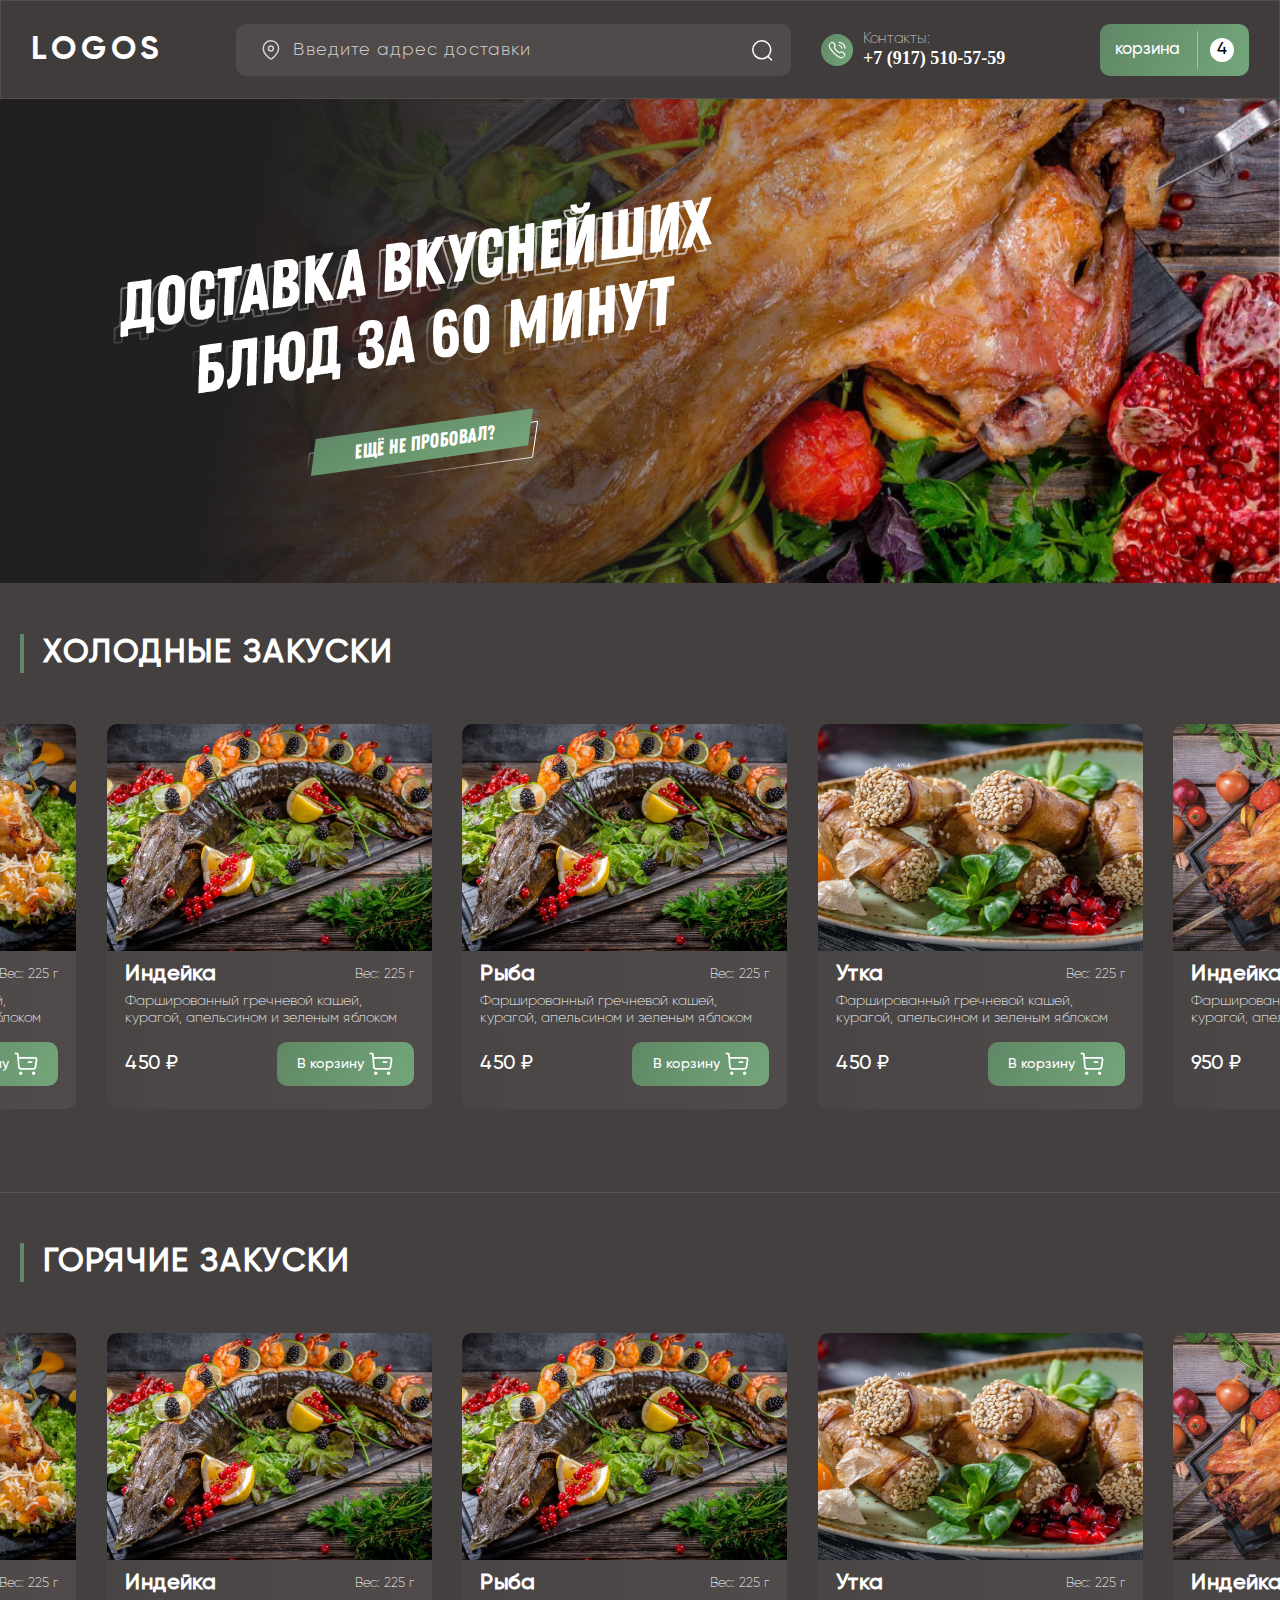
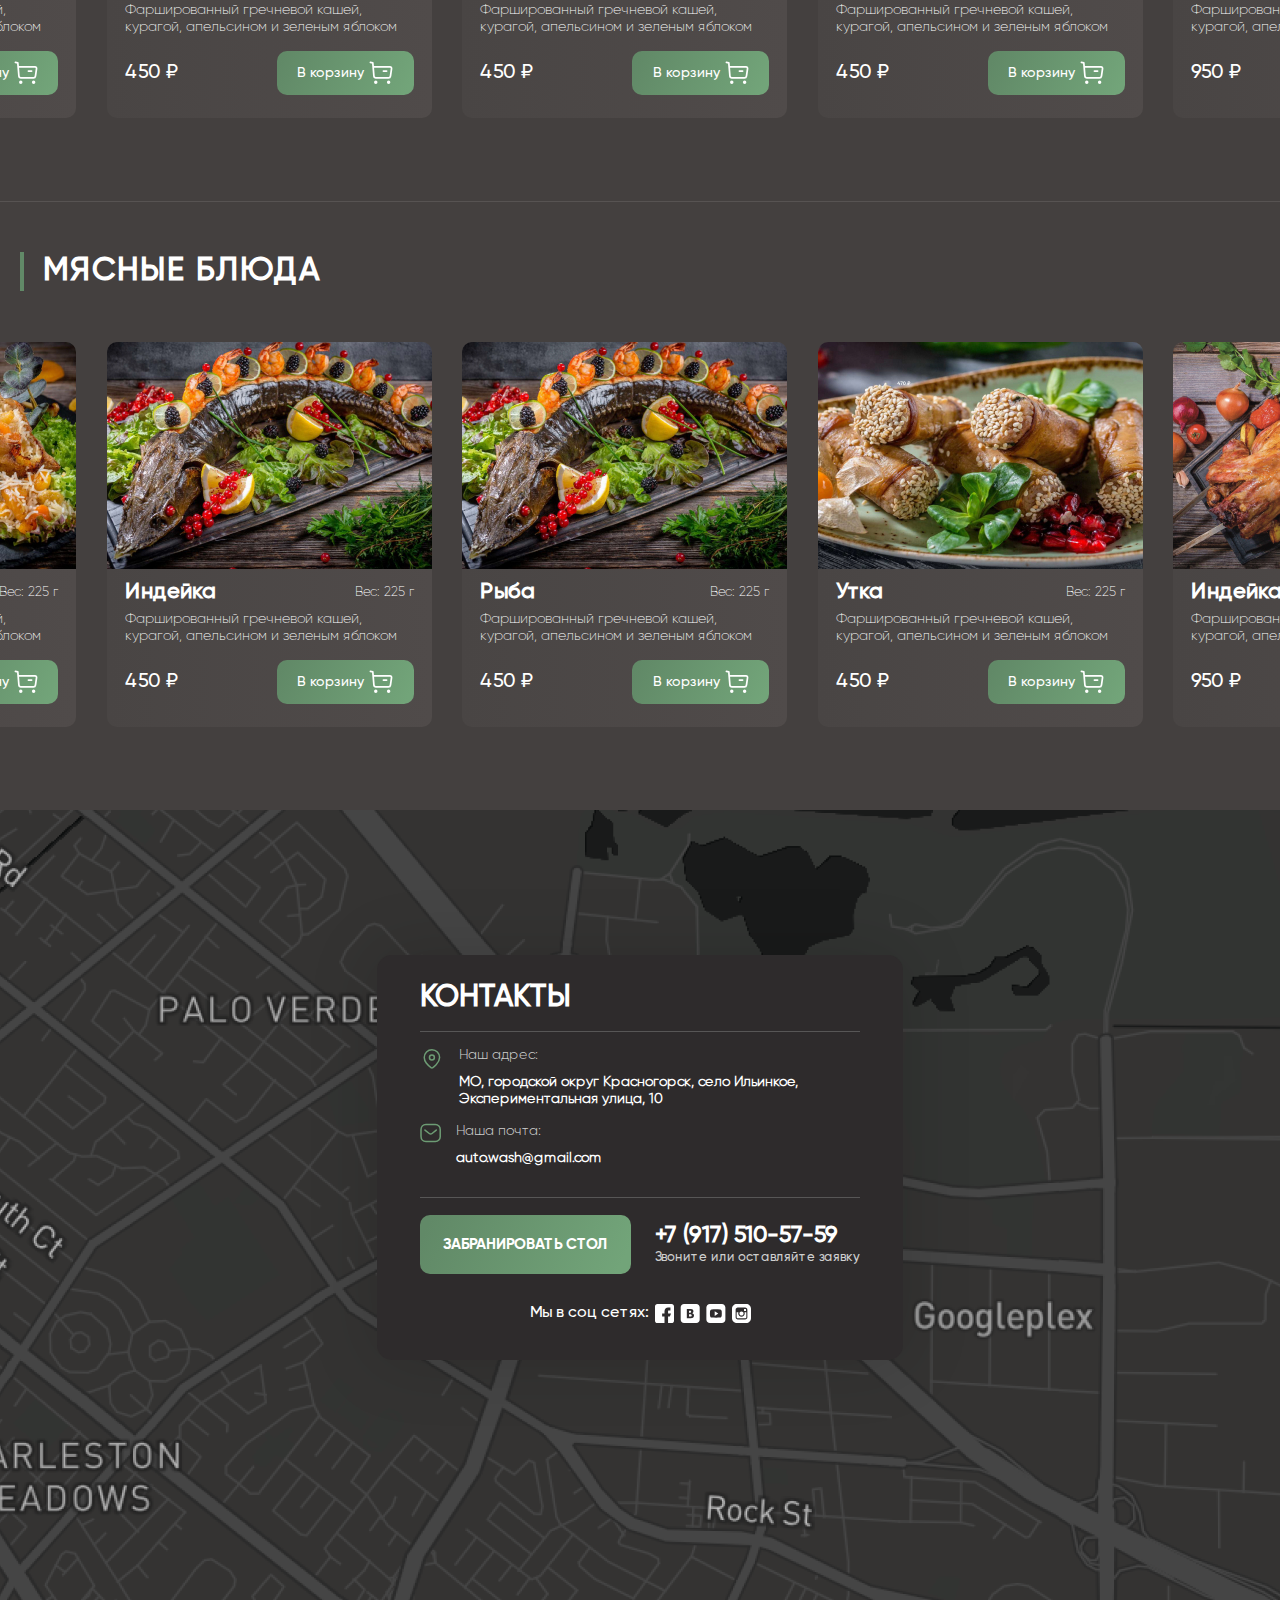
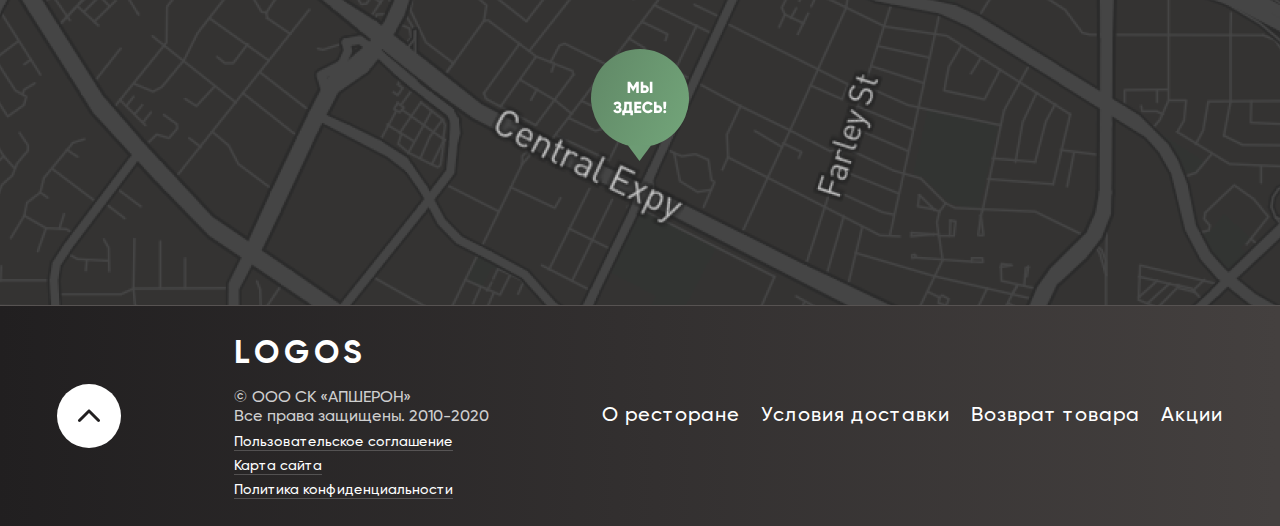
==== commit 33692ca7: "adaptive" ====
--- a/index.html
+++ b/index.html
@@ -383,7 +383,7 @@
         </section>
 
         <section class="section-snacks last-snack-section">
-            
+
             <div class="title-block">
                 <h2 class="title">Мясные блюда</h2>
             </div>
@@ -431,12 +431,6 @@
                             Фаршированный гречневой кашей, 
                                 курагой, апельсином и зеленым яблоком
                         </div>
-                        <!-- <div class="card-buttons">
-                            <div class="minus buttons">-</div>
-                            <span>450 ₽</span>
-                            <div class="plus buttons">+</div>
-                        </div> -->
-
                         <div class="card-buttons">
                             <span>450 ₽</span>
                             <a href="pages/card_product.html" class="basket-btn">
@@ -459,12 +453,6 @@
                             Фаршированный гречневой кашей, 
                                 курагой, апельсином и зеленым яблоком
                         </div>
-                        <!-- <div class="card-buttons">
-                            <div class="minus buttons">-</div>
-                            <span>450 ₽</span>
-                            <div class="plus buttons">+</div>
-                        </div> -->
-
                         <div class="card-buttons">
                             <span>950 ₽</span>
                             <a href="pages/card_product.html" class="basket-btn">
@@ -580,7 +568,8 @@
                         
                         <div class="submit_networks">
                             <div class="submit-block">
-                                <a href="#">Забранировать стол</a>
+                                <a class="qwe" href="#">Забранировать стол</a>
+                                <a class="qwe2" href="#">ПРОЛОЖИТЬ МАРШРУТ</a>
                                 <div class="tel-number">
                                     <h2>+7 (917) 510-57-59</h2>
                                     <p>Звоните или оставляйте заявку</p>
@@ -632,6 +621,25 @@
                 </ul>
             </div>
         </div>
+
+        <div class="footer-container-adaptive">
+            <a href="#" class="arrow">
+                <img src="img/svg-icons/Arrow 4.svg" alt="img">
+            </a>
+
+            <div class="footer_content">
+                <div class="logo">
+                    <h1>logos</h1>
+                </div>
+
+                <p>© ООО СК «АПШЕРОН» <br>
+                    Все права защищены. 2010-2020</p>
+
+                <a href="#">Пользовательское соглашение</a>
+                <a href="#">Карта сайта</a>
+                <a href="#">Политика конфиденциальности</a>
+            </div>
+        </div>
     </footer>
 </body>
 </html>--- a/css/style.css
+++ b/css/style.css
@@ -480,7 +480,6 @@
 .section-contacts {
     background: url(../img/map.png) no-repeat;
     background-size: 100%;
-    background-position-y: -200px;
     height: 640px;
 }
 
@@ -489,6 +488,7 @@
     padding-top: 180px;
     max-width: 1440px;
     width: 100%;
+    height: 100%;
     margin: 0 auto;
     display: flex;
     justify-content: space-around;
@@ -500,7 +500,8 @@
     padding: 25px 43px;
     flex-direction: column;
     height: 405px;
-    width: 526px;
+    max-width: 526px;
+    width: 100%;
     border-radius: 15px;
     background: #2E2B2C;
     box-shadow: 0px 0px 70px 0px #00000026;
@@ -557,7 +558,7 @@
     justify-content: space-between;
 }
 
-.submit-block a {
+.qwe {
     width: 211px;
     height: 59px;
     background: linear-gradient(114.93deg, #618967 5.11%, #72A479 94%);
@@ -611,6 +612,16 @@
     justify-content: space-around;
 }
 
+.footer-container-adaptive {
+    max-width: 1000px;
+    width: 100%;
+    height: 100%;
+    display: flex;
+    align-items: center;
+    justify-content: space-around;
+    text-align: center;
+}
+
 .arrow {
     width: 64px;
     height: 64px;
--- a/css/adaptive.css
+++ b/css/adaptive.css
@@ -0,0 +1,241 @@
+@media screen and (max-width: 1500px) {
+    .header-inner {
+        padding: 0 30px;
+    }
+    .title-block {
+        margin-left: 20px;
+        max-width: 380px;
+    }
+
+   
+    .categoties {
+        display: none;
+    }
+
+    .section-1 {
+        padding-top: 51px;
+    }
+    .no-padding-sect-1 {
+        padding-top: 0;
+    }
+
+
+
+    .fch {
+        margin-top: 0;
+    }
+
+    .our-cafe-bcimg {
+        display: none;
+    }
+
+    /* map */
+
+    .section-contacts {
+        height: 1095px;
+        background-size: auto;
+    }
+
+    .contacts_container {
+        max-height: 100%;
+        flex-direction: column;
+        padding-top: 0px;
+    }
+}
+
+@media screen and (max-width: 1200px) {
+    .header-top {
+        display: none;
+    }
+
+    
+
+}
+
+@media screen and (max-width: 1000px) {
+    .footer-container {
+        display: none;
+    }
+
+    .logo {
+        margin: 0;
+        justify-content: center;
+    }
+}
+
+@media screen and (min-width: 1000px) {
+    .footer-container-adaptive {
+        display: none;
+    }
+}
+
+
+@media screen and (min-width: 1200px) {
+    .header-top-adaptive {
+        display: none;
+    }
+}
+
+@media screen and (max-width: 400px) {
+
+    
+    .input::placeholder {
+       font-size: 14px;
+    }
+
+}
+
+@media screen and (max-width: 600px) {
+    .input-block {
+        width: 90%;
+    }
+
+    .header-adaptive-inner {
+        padding: 0 12px;
+    }
+    
+    .contacts_block {
+        height: 572px;
+        width: 342px;
+    }
+
+    .submit-block {
+        flex-direction: column;
+        align-items: center;
+    }
+
+    .submit-block a {
+        margin: 20px 0 0 0;
+    }
+
+    .qwe2 {
+        background: #2E2B2C;
+        border: 1px solid #FFFFFF33;
+        width: 211px;
+        height: 59px;
+        border-radius: 10px;
+        text-decoration: none;
+        font-size: 15px;
+        color: #fff;
+        align-items: center;
+        display: flex;
+        justify-content: center;
+        text-transform: uppercase;
+        font-family: "Gilroy_b", sans-serif;
+    }
+
+    .tel-number {
+        margin: 20px 0 0 0;
+
+    }
+}
+
+@media screen and (min-width: 600px) {
+    .qwe2 {
+    display: none;
+
+    }
+}
+
+
+@media screen and (max-width: 940px) {
+
+    .header-content {
+        width: auto;
+    }
+
+    .title-block {
+        max-width: 340px;
+    }
+
+    .title-block h2 {
+        font-size: 20px;
+        width: 100%;
+    }
+}
+
+
+@media screen and (max-width: 700px) {
+
+    .text {
+        width: 90%;
+    }
+
+    .text-shadow {
+        width: 90%;
+    }
+
+    .header_wrapper {
+        min-height: 296px;
+    }
+
+    .header-gradient {
+        height: 296px;
+    }
+
+}
+
+
+@media screen and (max-width: 500px) {
+    .card {
+        margin-left: 25px;
+    }
+
+    .no-margin-card {
+        margin: 0 auto 20px auto;
+    }
+
+
+}
+
+@media screen and (max-width: 1250px) {
+    .card_container {
+        max-width: 100%;
+    }
+
+    .card-page-2 {
+        width: 100%;
+    }
+    .come_back-button {
+        margin-left: 10px;
+    }
+}
+
+@media screen and (max-width: 1080px) {
+    .card-page-2 {
+        flex-direction: column;
+        height: 700px;
+        align-items: center;
+    }
+    .card-img {
+        border-radius: 10px;
+    }
+}
+
+@media screen and (max-width: 630px) {
+    .card-img {
+        border-radius: 0;
+        width: 100%;
+    }
+
+    .card-container {
+        padding: 28px 50px 30px 50px;
+        height: 100%;
+        align-items: center;
+        text-align: center;
+    }
+    
+    .food_content_1 ul li p {
+        font-size: 12px;
+    }
+
+    .card_button {
+        flex-direction: column-reverse;
+    }
+}
+
+@media screen and (max-width: 1480px) {
+    .buy-wiyh-this-product {
+        padding: 0 10px;
+    }
+}